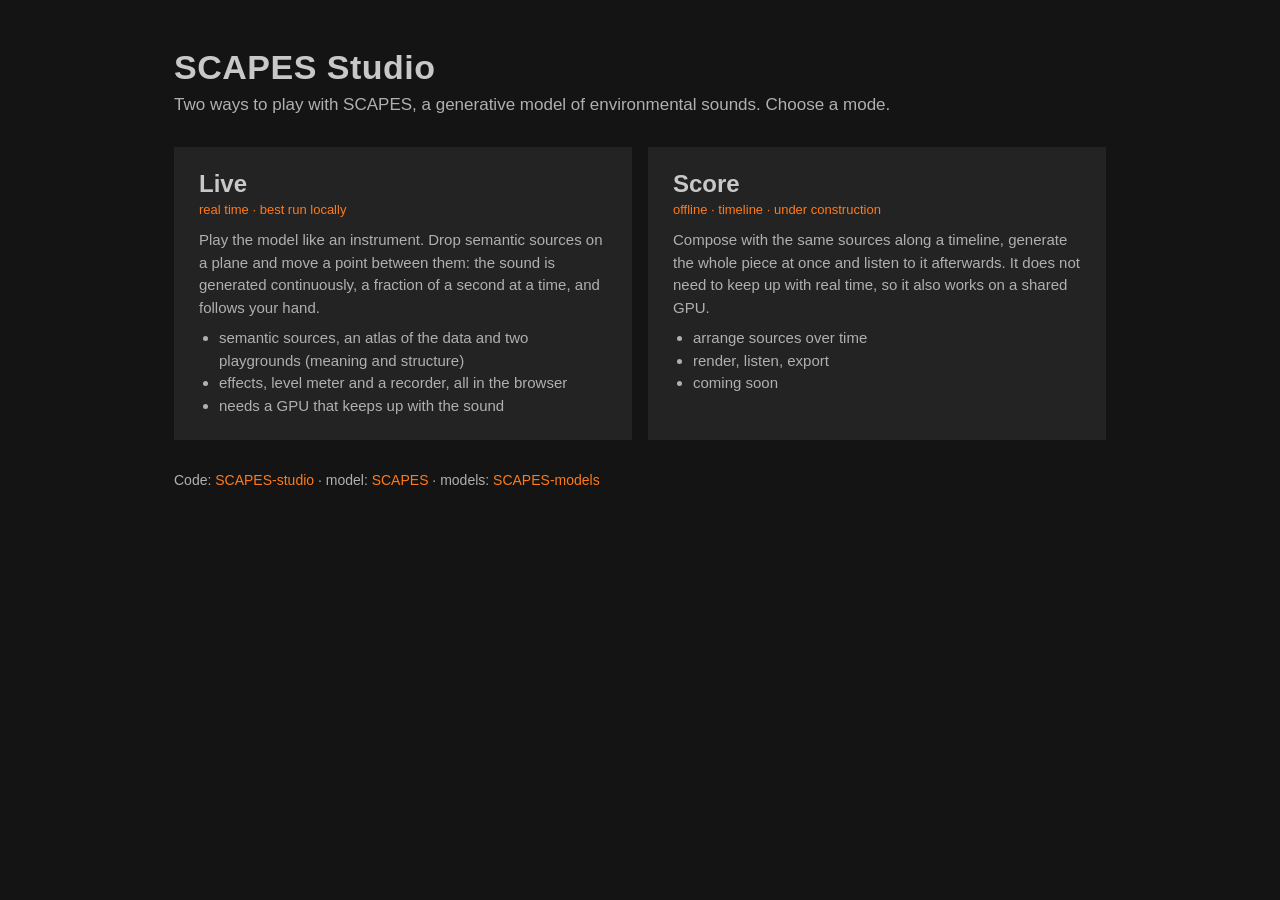
==== web/selector/index.html @ e612496f "SCAPES Studio: start page, Live mode (real time) and a Score placeholder, on a shared layout" ====
<!doctype html>
<html lang="en">
<head>
  <meta charset="utf-8">
  <meta name="viewport" content="width=device-width, initial-scale=1">
  <title>SCAPES Studio</title>
  <link rel="stylesheet" href="/web/shared/theme.css">
  <link rel="stylesheet" href="/web/selector/selector.css">
</head>
<body>
<div id="demo" class="start" data-on-hf="{{ON_HF}}">
  <h1>SCAPES Studio</h1>
  <p class="lead">Two ways to play with SCAPES, a generative model of environmental sounds. Choose a mode.</p>
  <div class="cards">
    <a class="card" id="live" href="/live/">
      <h2>Live</h2>
      <div class="tag">real time · best run locally</div>
      <p>Play the model like an instrument. Drop semantic sources on a plane and move a point between them: the sound is generated
         continuously, a fraction of a second at a time, and follows your hand.</p>
      <ul>
        <li>semantic sources, an atlas of the data and two playgrounds (meaning and structure)</li>
        <li>effects, level meter and a recorder, all in the browser</li>
        <li>needs a GPU that keeps up with the sound</li>
      </ul>
    </a>
    <a class="card" id="score" href="/score/">
      <h2>Score</h2>
      <div class="tag">offline · timeline · under construction</div>
      <p>Compose with the same sources along a timeline, generate the whole piece at once and listen to it afterwards.
         It does not need to keep up with real time, so it also works on a shared GPU.</p>
      <ul>
        <li>arrange sources over time</li>
        <li>render, listen, export</li>
        <li>coming soon</li>
      </ul>
    </a>
  </div>
  <p class="foot">Code: <a class="link" href="https://github.com/cordutie/SCAPES-studio" target="_blank">SCAPES-studio</a> ·
     model: <a class="link" href="https://github.com/cordutie/SCAPES" target="_blank">SCAPES</a> ·
     models: <a class="link" href="https://huggingface.co/cordutie/SCAPES-models" target="_blank">SCAPES-models</a></p>

  <dialog id="warn">
    <h3>Live mode on a shared GPU</h3>
    <p>This page is running on Hugging Face. Free Spaces share their GPUs (ZeroGPU): the GPU is lent in short turns with a time limit,
       and Live mode needs it all the time. Expect the sound to <b>stop suddenly</b>, to stutter, or not to start at all.</p>
    <p>For Live mode as it is meant to be played, run it on your own machine with an NVIDIA GPU:
       <a class="link" href="https://github.com/cordutie/SCAPES-studio" target="_blank">instructions</a>.</p>
    <div class="row"><button id="back">Back</button><button id="go" class="go">Open Live anyway</button></div>
  </dialog>
</div>
<script>
  // on Hugging Face, Live asks first
  const root = document.getElementById('demo'), dlg = document.getElementById('warn');
  document.getElementById('live').addEventListener('click', (e) => {
    if (root.dataset.onHf !== 'true') return;
    e.preventDefault(); dlg.showModal();
  });
  document.getElementById('back').addEventListener('click', () => dlg.close());
  document.getElementById('go').addEventListener('click', () => { location.href = '/live/'; });
</script>
</body>
</html>
---- web/shared/theme.css ----
/* The look of the page: black, gray and orange. Change the variables to change the page; the canvases read them too. */
/* Gradio's own page: the page colour, and no "Use via API / Built with Gradio / Settings" line at the bottom */
body, .gradio-container, .main, .wrap, .block, .html-container { background: #141414 !important; }
footer { display: none !important; }
body { margin: 0; }
.gradio-container .main, .gradio-container .fillable { padding: 0 !important; }      /* no margins around the demo: it fits a 1080p screen better */
.gradio-container .prose, .gradio-container .html-container { padding: 0 !important; margin: 0 !important; }
.gradio-container .gap, .gradio-container .column { gap: 0 !important; }

#demo {
  --bg: #141414;            /* page and canvases */
  --panel: #232323;         /* the frame of a block, grid lines */
  --zone: #2a2a2a;          /* filled areas inside canvases */
  --text: #b0b0b0;
  --text-strong: #c8c8c8;
  --line: #8c8c8c;          /* borders of buttons and canvases */
  --accent: #ff7a1a;        /* orange: what is on, the point you move */
  --accent-soft: rgba(255, 122, 26, 0.6);
  --accent-faint: rgba(255, 122, 26, 0.5);
  --off: #5a5a5a;           /* a switched-off effect */
  --grip-display: block;    /* the grip at the top right of an effect; none: no hint that it can be dragged (it still can) */
  --knob-track: #3a3a3a;    /* the ring of a knob */
  --log-bg: #000;           /* the log of the model panel */
  --log-text: #fff;
  --font: sans-serif;

  --canvas: 480px;          /* the square inside a block: set from CANVAS in theme.js */
  --frame-w: calc(var(--canvas) + 16px);   /* a block */
  --frame-h: calc(var(--canvas) + 46px);
  --gap: 8px;
  --page-w: calc(3 * var(--frame-w) + 2 * var(--gap) + 8px);

  --light-ok: #4cc46a;      /* the light of the Generation block */
  --light-warn: var(--accent);
  --light-late: #e5382b;
  --light-off: #3a3a3a;
}

/* ---- page ---- */
#demo { background: var(--bg); color: var(--text); font-family: var(--font); font-size: 15px; width: var(--page-w);
        margin: 0 auto; padding: 4px; box-sizing: border-box; position: relative; }
#demo .grid { display: grid; grid-template-columns: repeat(3, var(--frame-w)); gap: var(--gap); }
#demo .frame { position: relative; background: var(--panel); padding: 6px; box-sizing: border-box; width: var(--frame-w); height: var(--frame-h);
               display: flex; flex-direction: column; overflow: hidden; }
#demo .top { display: flex; align-items: center; gap: 8px; height: 30px; margin-bottom: 4px; flex: none; }
#demo .panel-title { color: var(--text-strong); font-weight: 700; font-size: 16px; white-space: nowrap; }
#demo .tools { margin-left: auto; display: flex; align-items: center; gap: 8px; }
#demo .info { color: #fff; cursor: default; font-size: 17px; line-height: 1; user-select: none; outline: none; }
#demo .info:hover, #demo .info:focus { color: var(--accent); }
#demo .info-tip { display: none; position: fixed; z-index: 20; width: 340px; padding: 8px 12px; background: var(--panel); color: var(--text);
                  box-shadow: 0 6px 18px rgba(0, 0, 0, 0.7); font-size: 15px; line-height: 1.45; font-weight: 400; cursor: default; }
#demo .info-tip.show { display: block; }
#demo .info-tip p { margin: 0 0 6px; color: var(--text); opacity: 1; }
#demo .info-tip p:last-child { margin: 0; }
#demo canvas { display: block; width: var(--canvas); height: var(--canvas); background: var(--bg); }

/* ---- controls ---- */
#demo button, #demo input { background: var(--bg); color: var(--text-strong); border: 1px solid var(--line); font: inherit;
                            font-weight: 600; padding: 3px 10px; }
#demo input[type=number] { width: 70px; }
#demo label { color: var(--text-strong); font: inherit; font-weight: 600; }
#demo button.on { color: var(--accent); border-color: var(--accent); }
#demo button:disabled { color: var(--off); border-color: var(--off); }
#demo input[type=range] { accent-color: var(--accent); padding: 0; border: none; background: none; }

/* ---- clusters ---- */
#demo [data-block=clusters] .blocks { flex: 1 1 auto; min-height: 0; display: grid; grid-template-columns: repeat(3, minmax(0, 1fr));
  grid-auto-rows: 54px; gap: 6px; align-content: start; overflow-y: auto; padding-right: 6px; scrollbar-width: thin;
  scrollbar-color: var(--line) var(--panel); }
#demo [data-block=clusters] .blocks button { color: var(--bg); border: 3px solid var(--panel); padding: 4px 6px; touch-action: none;
  user-select: none; height: 54px; width: 100%; box-sizing: border-box; min-width: 0; overflow: hidden; font-size: 15px;
  font-weight: 700; line-height: 1.15; text-align: center; white-space: normal; overflow-wrap: anywhere; }
#demo [data-block=clusters] .blocks button.cur { border-color: var(--accent); }
#demo .ghost { position: absolute; width: 12px; height: 12px; margin: -6px 0 0 -6px; box-sizing: border-box;
               border: 2px solid var(--line); border-radius: 50%; pointer-events: none; }

#demo [data-block=clusters] .blocks input.rename { color: var(--bg); border: 3px solid var(--accent); height: 54px; width: 100%; box-sizing: border-box;
  min-width: 0; font-size: 15px; font-weight: 700; text-align: center; padding: 4px 6px; }

/* ---- knobs ---- */
#demo .knob { display: flex; flex-direction: column; align-items: center; gap: 2px; user-select: none; }
#demo .knob .dial { touch-action: none; cursor: ns-resize; }
#demo .knob .track { fill: none; stroke: var(--knob-track); stroke-linecap: round; }
#demo .knob .fill { fill: none; stroke: var(--accent); stroke-linecap: round; }
#demo .knob .needle { stroke: var(--text-strong); stroke-linecap: round; }
#demo .knob .defmark { fill: var(--off); }
#demo .knob.active .needle { stroke: var(--accent); }
#demo .knob .num, #demo .knob .num-edit { font-size: 13px; color: var(--text-strong); font-weight: 600; cursor: text; min-width: 56px; text-align: center; }
#demo .knob .num-edit { background: var(--bg); border: 1px solid var(--accent); padding: 0 2px; width: 62px; box-sizing: border-box; }
#demo .knob .lab { font-size: 12px; color: var(--text); }
#demo .knob.inline { flex-direction: row; gap: 4px; }
#demo .knob.inline .num, #demo .knob.inline .num-edit { min-width: 0; width: 52px; text-align: left; }

/* ---- effects ---- */
#demo [data-block=effects] .cells { flex: 1 1 auto; min-height: 0; display: grid; grid-template-columns: 1fr 1fr; grid-template-rows: 1fr 1fr; gap: 6px; }
#demo .fx { background: var(--bg); padding: 6px 8px; display: flex; flex-direction: column; gap: 4px; min-width: 0; min-height: 0; position: relative; }
#demo .fx.off .knobs, #demo .fx.off .bars { filter: saturate(0.2) brightness(0.7); }
#demo .fx.dragging { z-index: 20; opacity: 0.85; box-shadow: 0 6px 18px rgba(0, 0, 0, 0.6); pointer-events: none; }
#demo .fx.target { outline: 2px dashed var(--accent); outline-offset: -2px; }
#demo .fx-head { display: flex; align-items: center; gap: 6px; height: 26px; flex: none; cursor: grab; touch-action: none; }
#demo .fx-head .title { flex: 1; color: var(--text-strong); font-weight: 700; white-space: nowrap; }
#demo .fx-head .order { color: var(--accent); font-weight: 700; width: 14px; }
#demo .fx-head button { padding: 0 6px; height: 24px; line-height: 20px; font-size: 16px; }
#demo .fx-head .grip { display: var(--grip-display); width: 10px; height: 16px; opacity: 0.45; flex: none;
  background: radial-gradient(circle, var(--text) 1.2px, transparent 1.6px) 0 0 / 5px 5.5px; }
#demo .fx-head:hover .grip { opacity: 0.8; }
#demo .knobs { flex: 1; display: flex; justify-content: space-around; align-items: center; }
#demo .bars { flex: 1; min-height: 0; display: flex; justify-content: space-between; align-items: stretch; }
#demo .bars .band { display: flex; flex-direction: column; align-items: center; gap: 2px; width: 25px; font-size: 11px; }
#demo .bars .band input[type=range] { flex: 1; min-height: 0; writing-mode: vertical-lr; direction: rtl; width: 20px; }

/* ---- model panel ---- */
#demo .model-btn { width: 100%; overflow: hidden; text-overflow: ellipsis; white-space: nowrap; text-align: left; }
#demo .menu { position: absolute; top: 80px; left: 8px; z-index: 5; min-width: 320px; max-width: 520px; max-height: 360px; overflow-y: auto;
              background: var(--bg); border: 1px solid var(--line); scrollbar-width: thin; scrollbar-color: var(--line) var(--bg); }
#demo .menu[hidden] { display: none; }
#demo .menu button { display: block; width: 100%; text-align: left; border: none; border-bottom: 1px solid var(--panel); padding: 8px 12px; }
#demo .menu button.current { color: var(--accent); }
#demo .menu small { color: var(--text); margin-left: 10px; font-weight: 400; }
#demo [data-block=generation] .m-top { display: grid; grid-template-columns: 1fr 2fr; gap: 8px; flex: 1; min-height: 0; }
#demo [data-block=generation] .m-left { display: flex; flex-direction: column; gap: 12px; min-width: 0; }
#demo [data-block=generation] .m-knobs { display: flex; flex-direction: column; align-items: center; gap: 14px; margin-top: 6px; }
#demo [data-block=generation] .m-log { background: var(--log-bg); color: var(--log-text); font-family: monospace; font-size: 12px; padding: 6px 8px;
  display: flex; flex-direction: column; min-width: 0; min-height: 0; }
#demo [data-block=generation] .m-log .live { color: var(--log-text); border-bottom: 1px solid #333; padding-bottom: 5px; margin-bottom: 5px; line-height: 1.4; flex: none; }
#demo [data-block=generation] .m-log .lines { flex: 1; min-height: 0; overflow-y: auto; scrollbar-width: thin; scrollbar-color: #555 #000; }
#demo [data-block=generation] .m-log .lines div { line-height: 1.5; color: var(--log-text); }
#demo [data-block=generation] .m-log .lines .warn { color: var(--accent); }
#demo [data-block=generation] .m-bottom { flex: none; display: grid; grid-template-columns: 1fr auto; gap: 8px; align-items: end; margin-top: 8px; }
#demo [data-block=generation] .meter { width: 360px; height: 130px; background: var(--bg); display: block; }
#demo [data-block=generation] .transport { display: flex; gap: 8px; margin-top: 8px; }
#demo [data-block=generation] .transport button { flex: 1; height: 44px; font-size: 20px; padding: 0; }
#demo [data-block=generation] .transport button[data-ref=rec] { color: #e5382b; }
#demo [data-block=generation] .transport button[data-ref=rec].rec { background: #e5382b; color: var(--bg); border-color: #e5382b; }
#demo .light { width: 16px; height: 16px; border-radius: 50%; flex: none; background: var(--light-off); }
#demo .light[data-state=ok] { background: var(--light-ok); box-shadow: 0 0 8px var(--light-ok); }
#demo .light[data-state=warn] { background: var(--light-warn); box-shadow: 0 0 8px var(--light-warn); }
#demo .light[data-state=late] { background: var(--light-late); box-shadow: 0 0 10px var(--light-late); }
#demo [data-block=generation] .m-meter { width: fit-content; }      /* the buttons take exactly the width of the meter */
#demo [data-block=generation] .m-bottom { grid-template-columns: auto 1fr; }
#demo [data-block=generation] .m-volume { display: flex; justify-content: center; align-self: center; }     /* centred in the space right of the meter */

/* a page that says something instead of the panels (no models, under construction) */
#demo .notice { max-width: 640px; margin: 80px auto; padding: 24px 28px; background: var(--panel); line-height: 1.5; }
#demo .notice h2 { margin: 0 0 12px; color: var(--text-strong); }
#demo .notice a { color: var(--accent); }
#demo .notice code { color: var(--text-strong); }
---- web/selector/selector.css ----
/* The start page and the Score placeholder: the same variables as the panels (web/shared/theme.css), laid out as a page of cards */
body { margin: 0; background: #141414; }
#demo.start { width: auto; max-width: 980px; margin: 0 auto; padding: 48px 24px; min-height: 100vh; }
#demo.start h1 { margin: 0; font-size: 34px; color: var(--text-strong); letter-spacing: 0.5px; }
#demo.start .lead { margin: 8px 0 32px; font-size: 17px; }
#demo.start .cards { display: grid; grid-template-columns: 1fr 1fr; gap: 16px; }
#demo.start .card { display: block; background: var(--panel); padding: 22px 24px; text-decoration: none; color: var(--text); border: 1px solid transparent; }
#demo.start .card:hover { border-color: var(--accent); }
#demo.start .card h2 { margin: 0 0 4px; font-size: 24px; color: var(--text-strong); }
#demo.start .card:hover h2 { color: var(--accent); }
#demo.start .card .tag { font-size: 13px; color: var(--accent); margin-bottom: 12px; }
#demo.start .card p { margin: 8px 0; line-height: 1.5; }
#demo.start .card ul { margin: 8px 0 0; padding-left: 20px; line-height: 1.5; }
#demo.start .foot { margin-top: 32px; font-size: 14px; }
#demo.start a.link { color: var(--accent); text-decoration: none; }
#demo.start a.link:hover { text-decoration: underline; }
#demo.start dialog { background: var(--panel); color: var(--text); border: 1px solid var(--accent); padding: 22px 26px; max-width: 520px; line-height: 1.5; }
#demo.start dialog::backdrop { background: rgba(0, 0, 0, 0.7); }
#demo.start dialog h3 { margin: 0 0 10px; color: var(--text-strong); font-size: 20px; }
#demo.start dialog .row { display: flex; gap: 10px; justify-content: flex-end; margin-top: 18px; }
#demo.start dialog button { background: var(--bg); color: var(--text-strong); border: 1px solid var(--line); font: inherit; padding: 6px 14px; cursor: pointer; }
#demo.start dialog button.go { border-color: var(--accent); color: var(--accent); }
@media (max-width: 760px) { #demo.start .cards { grid-template-columns: 1fr; } }
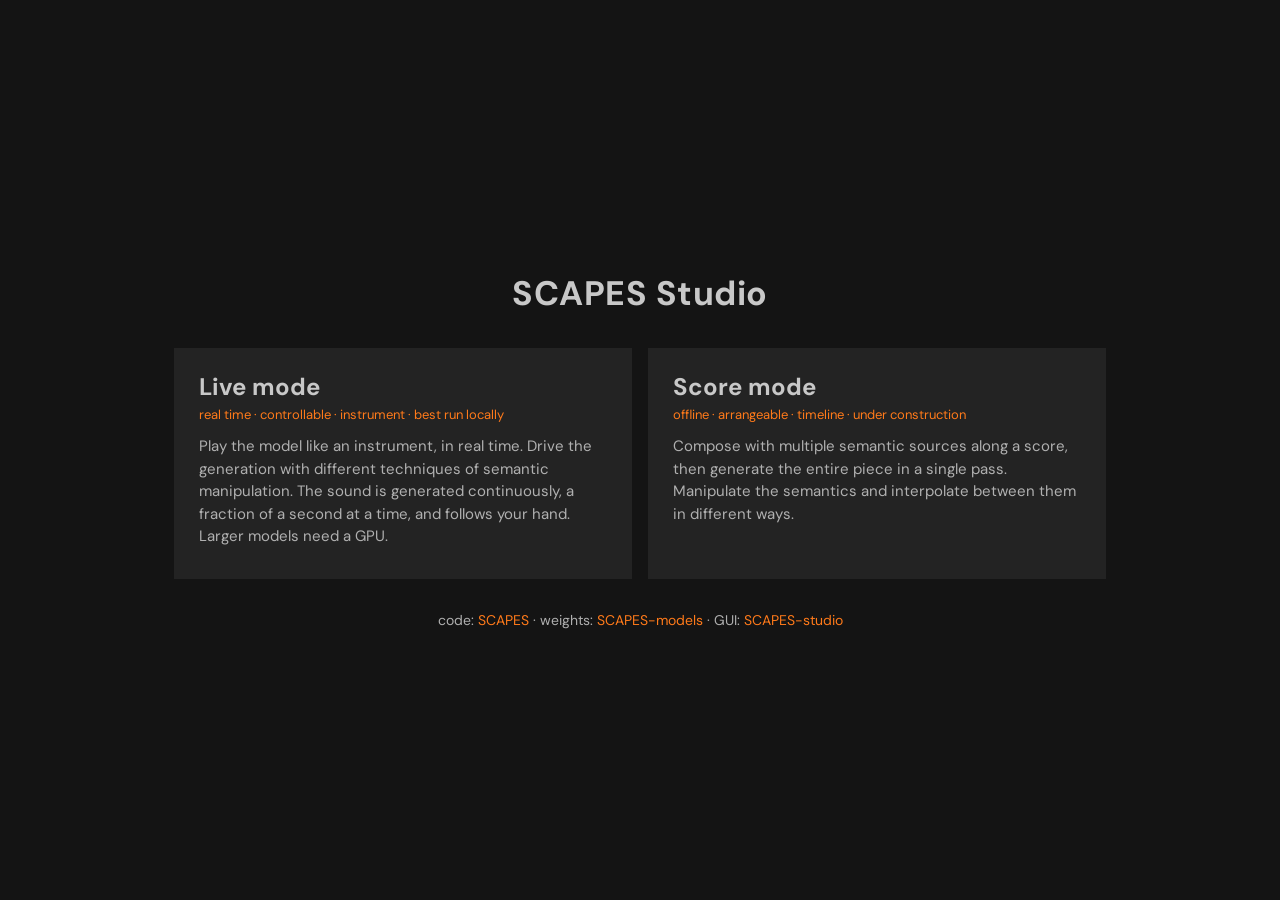
==== commit 991fc24c: "Centre the pages vertically, simplify the start page, use DM Sans (bundled), fix test paths" ====
--- a/web/selector/index.html
+++ b/web/selector/index.html
@@ -10,34 +10,24 @@
 <body>
 <div id="demo" class="start" data-on-hf="{{ON_HF}}">
   <h1>SCAPES Studio</h1>
-  <p class="lead">Two ways to play with SCAPES, a generative model of environmental sounds. Choose a mode.</p>
   <div class="cards">
     <a class="card" id="live" href="/live/">
-      <h2>Live</h2>
-      <div class="tag">real time · best run locally</div>
-      <p>Play the model like an instrument. Drop semantic sources on a plane and move a point between them: the sound is generated
-         continuously, a fraction of a second at a time, and follows your hand.</p>
-      <ul>
-        <li>semantic sources, an atlas of the data and two playgrounds (meaning and structure)</li>
-        <li>effects, level meter and a recorder, all in the browser</li>
-        <li>needs a GPU that keeps up with the sound</li>
-      </ul>
+      <h2>Live mode</h2>
+      <div class="tag">real time · controllable · instrument · best run locally</div>
+      <p>Play the model like an instrument, in real time. Drive the generation with different techniques of semantic manipulation.
+         The sound is generated continuously, a fraction of a second at a time, and follows your hand. Larger models need a GPU.</p>
+      <p class="hf-note">On Hugging Face, Live mode runs on a shared GPU, so the sound may stop suddenly. Run it locally for the real experience.</p>
     </a>
     <a class="card" id="score" href="/score/">
-      <h2>Score</h2>
-      <div class="tag">offline · timeline · under construction</div>
-      <p>Compose with the same sources along a timeline, generate the whole piece at once and listen to it afterwards.
-         It does not need to keep up with real time, so it also works on a shared GPU.</p>
-      <ul>
-        <li>arrange sources over time</li>
-        <li>render, listen, export</li>
-        <li>coming soon</li>
-      </ul>
+      <h2>Score mode</h2>
+      <div class="tag">offline · arrangeable · timeline · under construction</div>
+      <p>Compose with multiple semantic sources along a score, then generate the entire piece in a single pass.
+         Manipulate the semantics and interpolate between them in different ways.</p>
     </a>
   </div>
-  <p class="foot">Code: <a class="link" href="https://github.com/cordutie/SCAPES-studio" target="_blank">SCAPES-studio</a> ·
-     model: <a class="link" href="https://github.com/cordutie/SCAPES" target="_blank">SCAPES</a> ·
-     models: <a class="link" href="https://huggingface.co/cordutie/SCAPES-models" target="_blank">SCAPES-models</a></p>
+  <p class="foot">code: <a class="link" href="https://github.com/cordutie/SCAPES" target="_blank">SCAPES</a> ·
+     weights: <a class="link" href="https://huggingface.co/cordutie/SCAPES-models" target="_blank">SCAPES-models</a> ·
+     GUI: <a class="link" href="https://github.com/cordutie/SCAPES-studio" target="_blank">SCAPES-studio</a></p>
 
   <dialog id="warn">
     <h3>Live mode on a shared GPU</h3>
--- a/web/shared/theme.css
+++ b/web/shared/theme.css
@@ -1,8 +1,14 @@
+@font-face { font-family: 'DM Sans'; font-weight: 400; font-style: normal; font-display: swap; src: url(/web/shared/fonts/DMSans-400.ttf) format('truetype'); }
+@font-face { font-family: 'DM Sans'; font-weight: 600; font-style: normal; font-display: swap; src: url(/web/shared/fonts/DMSans-600.ttf) format('truetype'); }
+@font-face { font-family: 'DM Sans'; font-weight: 700; font-style: normal; font-display: swap; src: url(/web/shared/fonts/DMSans-700.ttf) format('truetype'); }
 /* The look of the page: black, gray and orange. Change the variables to change the page; the canvases read them too. */
 /* Gradio's own page: the page colour, and no "Use via API / Built with Gradio / Settings" line at the bottom */
 body, .gradio-container, .main, .wrap, .block, .html-container { background: #141414 !important; }
 footer { display: none !important; }
 body { margin: 0; }
+/* On a tall screen the demo sits in the middle, not at the top */
+.gradio-container, .gradio-container .main, .gradio-container .fillable { min-height: 100vh; }
+.gradio-container .main, .gradio-container .main > .wrap, .gradio-container .main > .wrap > .contain { display: flex; flex-direction: column; justify-content: center; }
 .gradio-container .main, .gradio-container .fillable { padding: 0 !important; }      /* no margins around the demo: it fits a 1080p screen better */
 .gradio-container .prose, .gradio-container .html-container { padding: 0 !important; margin: 0 !important; }
 .gradio-container .gap, .gradio-container .column { gap: 0 !important; }
@@ -22,7 +28,7 @@
   --knob-track: #3a3a3a;    /* the ring of a knob */
   --log-bg: #000;           /* the log of the model panel */
   --log-text: #fff;
-  --font: sans-serif;
+  --font: 'DM Sans', sans-serif;
 
   --canvas: 480px;          /* the square inside a block: set from CANVAS in theme.js */
   --frame-w: calc(var(--canvas) + 16px);   /* a block */
--- a/web/selector/selector.css
+++ b/web/selector/selector.css
@@ -1,8 +1,8 @@
 /* The start page and the Score placeholder: the same variables as the panels (web/shared/theme.css), laid out as a page of cards */
 body { margin: 0; background: #141414; }
-#demo.start { width: auto; max-width: 980px; margin: 0 auto; padding: 48px 24px; min-height: 100vh; }
-#demo.start h1 { margin: 0; font-size: 34px; color: var(--text-strong); letter-spacing: 0.5px; }
-#demo.start .lead { margin: 8px 0 32px; font-size: 17px; }
+#demo.start { width: auto; max-width: 980px; margin: 0 auto; padding: 32px 24px; min-height: 100vh; box-sizing: border-box;
+                display: flex; flex-direction: column; justify-content: center; }
+#demo.start h1 { margin: 0 0 32px; text-align: center; font-size: 34px; color: var(--text-strong); letter-spacing: 0.5px; }
 #demo.start .cards { display: grid; grid-template-columns: 1fr 1fr; gap: 16px; }
 #demo.start .card { display: block; background: var(--panel); padding: 22px 24px; text-decoration: none; color: var(--text); border: 1px solid transparent; }
 #demo.start .card:hover { border-color: var(--accent); }
@@ -11,7 +11,9 @@
 #demo.start .card .tag { font-size: 13px; color: var(--accent); margin-bottom: 12px; }
 #demo.start .card p { margin: 8px 0; line-height: 1.5; }
 #demo.start .card ul { margin: 8px 0 0; padding-left: 20px; line-height: 1.5; }
-#demo.start .foot { margin-top: 32px; font-size: 14px; }
+#demo.start .foot { margin: 32px 0 0; font-size: 14px; text-align: center; }
+#demo.start .hf-note { display: none; color: var(--accent); }
+#demo.start[data-on-hf=true] .hf-note { display: block; }
 #demo.start a.link { color: var(--accent); text-decoration: none; }
 #demo.start a.link:hover { text-decoration: underline; }
 #demo.start dialog { background: var(--panel); color: var(--text); border: 1px solid var(--accent); padding: 22px 26px; max-width: 520px; line-height: 1.5; }
